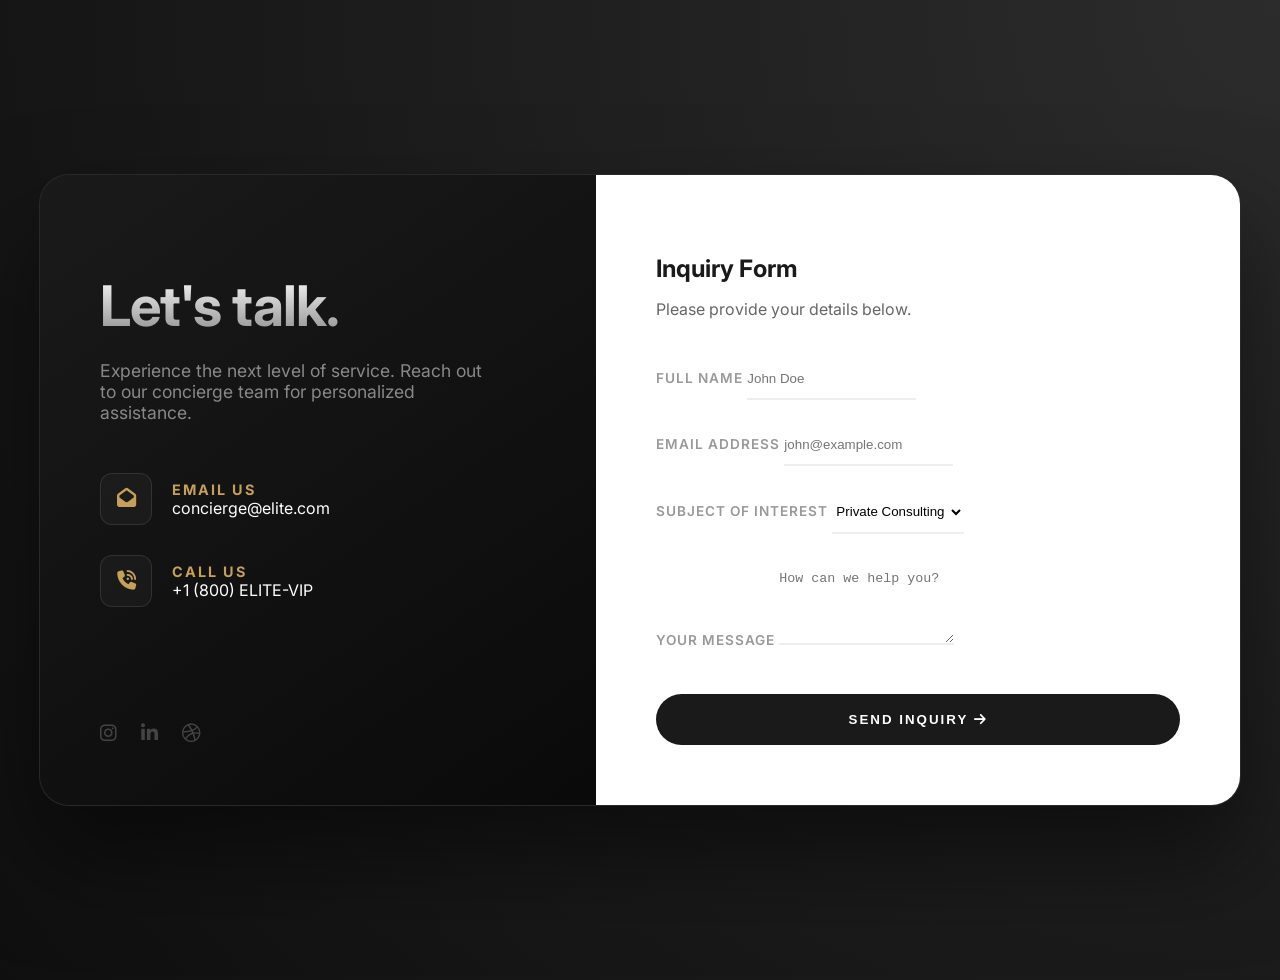
==== templates/contact.html @ 2fb091b4 "new page" ====
<!DOCTYPE html>
<html lang="en">
<head>
    <meta charset="UTF-8">
    <meta name="viewport" content="width=device-width, initial-scale=1.0">
    <title>Contact Us | Elite Experience</title>
    <link href="https://fonts.googleapis.com/css2?family=Inter:wght@300;400;600;700&display=swap" rel="stylesheet">
    <link rel="stylesheet" href="{{url_for('static' , filename = 'css/bootstrap.min.css')}}">
    <link rel="stylesheet" href="https://cdnjs.cloudflare.com/ajax/libs/font-awesome/6.4.0/css/all.min.css">
    
    <style>
        :root {
            --primary-dark: #1a1a1a;
            --accent-gold: #c5a059; /* Sophisticated gold */
            --soft-white: #ffffff;
            --glass-bg: rgba(255, 255, 255, 0.03);
            --transition-smooth: all 0.4s cubic-bezier(0.165, 0.84, 0.44, 1);
        }

        body {
            font-family: 'Inter', sans-serif;
            background-color: #0f0f0f; /* Dark mode base for premium feel */
            color: var(--soft-white);
            margin: 0;
            padding: 0;
        }

        .main-wrapper {
            min-height: 100vh;
            display: flex;
            align-items: center;
            justify-content: center;
            background: radial-gradient(circle at top right, #2c2c2c, #0f0f0f);
            padding: 40px 20px;
        }

        .premium-card {
            max-width: 1200px;
            width: 100%;
            background: #1e1e1e;
            border-radius: 30px;
            overflow: hidden;
            display: flex;
            box-shadow: 0 50px 100px rgba(0,0,0,0.5);
            border: 1px solid rgba(255,255,255,0.05);
        }

        /* Left Side: Brand & Info */
        .info-panel {
            flex: 1;
            padding: 60px;
            background: linear-gradient(145deg, #1a1a1a, #0a0a0a);
            position: relative;
            display: flex;
            flex-direction: column;
            justify-content: space-between;
        }

        .info-panel h1 {
            font-weight: 700;
            font-size: 3.5rem;
            letter-spacing: -1px;
            margin-bottom: 20px;
            background: linear-gradient(to bottom, #fff, #888);
            -webkit-background-clip: text;
            -webkit-text-fill-color: transparent;
        }

        .info-panel p {
            color: #888;
            font-size: 1.1rem;
            max-width: 400px;
        }

        .contact-detail {
            margin-top: 50px;
        }

        .detail-item {
            display: flex;
            align-items: center;
            margin-bottom: 30px;
            transition: var(--transition-smooth);
        }

        .detail-item:hover {
            transform: translateX(10px);
        }

        .icon-box {
            width: 50px;
            height: 50px;
            background: var(--glass-bg);
            border: 1px solid rgba(255,255,255,0.1);
            border-radius: 12px;
            display: flex;
            align-items: center;
            justify-content: center;
            margin-right: 20px;
            color: var(--accent-gold);
            font-size: 1.2rem;
        }

        .detail-text h5 {
            font-size: 0.9rem;
            text-transform: uppercase;
            letter-spacing: 2px;
            color: var(--accent-gold);
            margin: 0;
        }

        .detail-text p {
            margin: 0;
            color: #fff;
            font-size: 1rem;
        }

        /* Right Side: Form */
        .form-panel {
            flex: 1.2;
            padding: 60px;
            background: #ffffff;
            color: #1a1a1a;
        }

        .form-panel h2 {
            font-weight: 700;
            margin-bottom: 10px;
        }

        .form-panel p.subtitle {
            color: #666;
            margin-bottom: 40px;
        }

        .form-group {
            margin-bottom: 25px;
        }

        .form-label {
            font-weight: 600;
            font-size: 0.85rem;
            text-transform: uppercase;
            letter-spacing: 1px;
            color: #999;
        }

        .form-control, .form-select {
            border: none;
            border-bottom: 2px solid #eee;
            border-radius: 0;
            padding: 12px 0;
            font-weight: 500;
            transition: var(--transition-smooth);
            background: transparent;
        }

        .form-control:focus, .form-select:focus {
            box-shadow: none;
            border-color: var(--accent-gold);
            padding-left: 10px;
        }

        .btn-premium {
            background: var(--primary-dark);
            color: white;
            border: none;
            padding: 18px 40px;
            border-radius: 50px;
            font-weight: 600;
            text-transform: uppercase;
            letter-spacing: 2px;
            width: 100%;
            margin-top: 20px;
            transition: var(--transition-smooth);
            position: relative;
            overflow: hidden;
        }

        .btn-premium:hover {
            background: var(--accent-gold);
            color: white;
            transform: translateY(-5px);
            box-shadow: 0 20px 40px rgba(197, 160, 89, 0.3);
        }

        .social-link {
            color: #444;
            font-size: 1.2rem;
            margin-right: 20px;
            transition: var(--transition-smooth);
        }

        .social-link:hover {
            color: var(--accent-gold);
        }

        /* Responsive */
        @media (max-width: 992px) {
            .premium-card {
                flex-direction: column;
            }
            .info-panel {
                padding: 40px;
            }
            .form-panel {
                padding: 40px;
            }
        }
    </style>
</head>
<body>

    <div class="main-wrapper">
        <div class="premium-card">
            <div class="info-panel">
                <div>
                    <h1>Let's talk.</h1>
                    <p>Experience the next level of service. Reach out to our concierge team for personalized assistance.</p>
                    
                    <div class="contact-detail">
                        <div class="detail-item">
                            <div class="icon-box"><i class="fas fa-envelope-open"></i></div>
                            <div class="detail-text">
                                <h5>Email Us</h5>
                                <p>concierge@elite.com</p>
                            </div>
                        </div>
                        <div class="detail-item">
                            <div class="icon-box"><i class="fas fa-phone-volume"></i></div>
                            <div class="detail-text">
                                <h5>Call Us</h5>
                                <p>+1 (800) ELITE-VIP</p>
                            </div>
                        </div>
                    </div>
                </div>

                <div class="social-box mt-4">
                    <a href="#" class="social-link"><i class="fab fa-instagram"></i></a>
                    <a href="#" class="social-link"><i class="fab fa-linkedin-in"></i></a>
                    <a href="#" class="social-link"><i class="fab fa-dribbble"></i></a>
                </div>
            </div>

            <div class="form-panel">
                <h2>Inquiry Form</h2>
                <p class="subtitle">Please provide your details below.</p>

                <form id="contactForm">
                    <div class="row">
                        <div class="col-md-6 form-group">
                            <label class="form-label">Full Name</label>
                            <input type="text" class="form-control" placeholder="John Doe" required>
                        </div>
                        <div class="col-md-6 form-group">
                            <label class="form-label">Email Address</label>
                            <input type="email" class="form-control" placeholder="john@example.com" required>
                        </div>
                    </div>

                    <div class="form-group">
                        <label class="form-label">Subject of interest</label>
                        <select class="form-select">
                            <option>Private Consulting</option>
                            <option>Partnership Inquiry</option>
                            <option>Media & Press</option>
                        </select>
                    </div>

                    <div class="form-group">
                        <label class="form-label">Your Message</label>
                        <textarea class="form-control" rows="4" placeholder="How can we help you?"></textarea>
                    </div>

                    <button type="submit" class="btn btn-premium">
                        Send Inquiry <i class="fas fa-arrow-right ms-2"></i>
                    </button>
                </form>
            </div>
        </div>
    </div>

    <script>
        // Smooth form submission simulation
        document.getElementById('contactForm').addEventListener('submit', function(e) {
            e.preventDefault();
            const btn = this.querySelector('.btn-premium');
            btn.innerHTML = 'Sending...';
            btn.style.opacity = '0.7';
            
            setTimeout(() => {
                btn.innerHTML = 'Message Sent';
                btn.style.background = '#7cb518';
                alert('Thank you. An advisor will contact you shortly.');
            }, 2000);
        });
    </script>
</body>
</html>
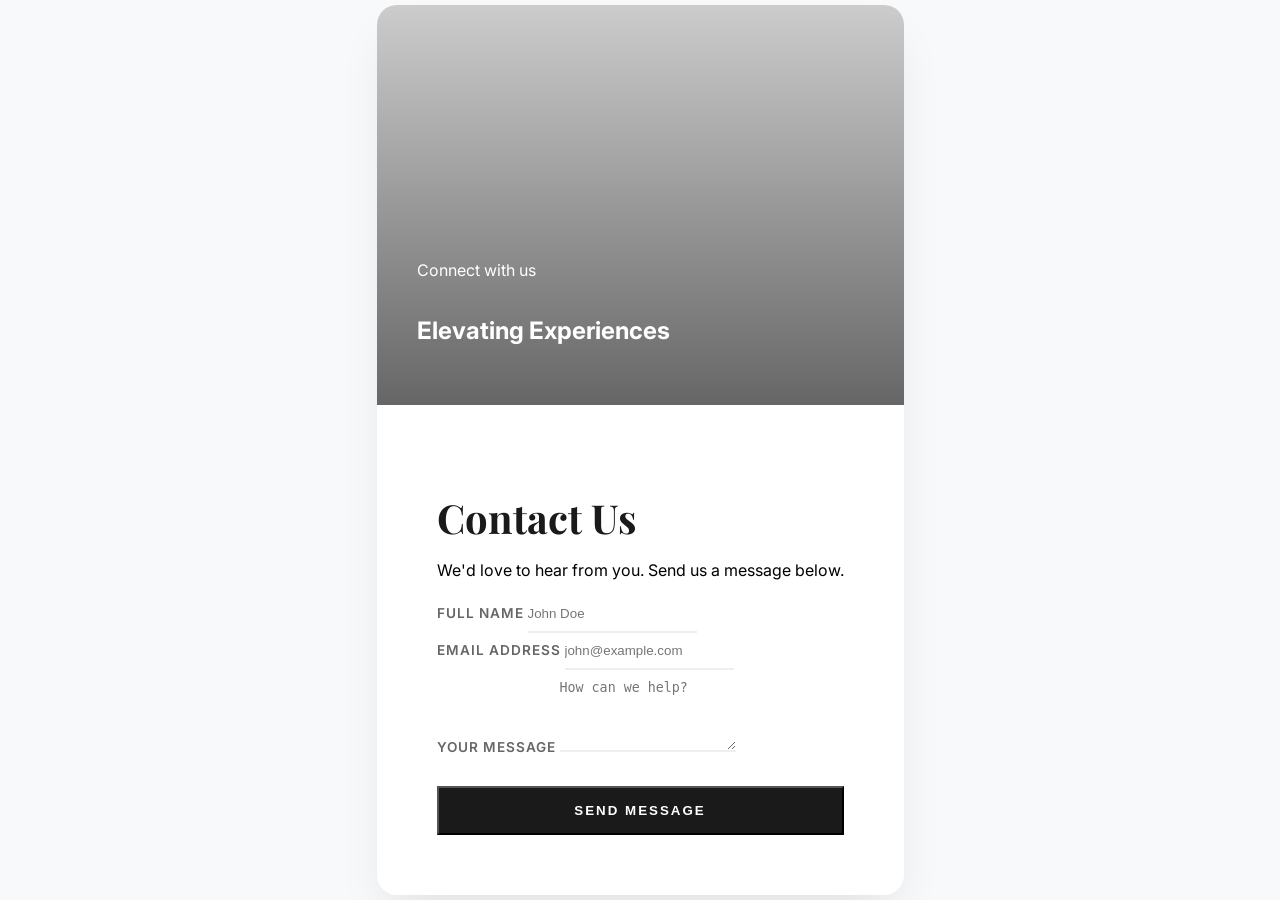
==== commit 330dcb3f: "contact page dynamic" ====
--- a/templates/contact.html
+++ b/templates/contact.html
@@ -3,138 +3,57 @@
 <head>
     <meta charset="UTF-8">
     <meta name="viewport" content="width=device-width, initial-scale=1.0">
-    <title>Contact Us | Elite Experience</title>
-    <link href="https://fonts.googleapis.com/css2?family=Inter:wght@300;400;600;700&display=swap" rel="stylesheet">
+    <title>Contact Us</title>
     <link rel="stylesheet" href="{{url_for('static' , filename = 'css/bootstrap.min.css')}}">
-    <link rel="stylesheet" href="https://cdnjs.cloudflare.com/ajax/libs/font-awesome/6.4.0/css/all.min.css">
+    <link href="https://fonts.googleapis.com/css2?family=Inter:wght@300;400;600&family=Playfair+Display:wght@700&display=swap" rel="stylesheet">
     
     <style>
-        :root {
-            --primary-dark: #1a1a1a;
-            --accent-gold: #c5a059; /* Sophisticated gold */
-            --soft-white: #ffffff;
-            --glass-bg: rgba(255, 255, 255, 0.03);
-            --transition-smooth: all 0.4s cubic-bezier(0.165, 0.84, 0.44, 1);
-        }
-
         body {
+            background-color: #f8f9fa;
             font-family: 'Inter', sans-serif;
-            background-color: #0f0f0f; /* Dark mode base for premium feel */
-            color: var(--soft-white);
-            margin: 0;
-            padding: 0;
-        }
-
-        .main-wrapper {
-            min-height: 100vh;
+            height: 100vh;
             display: flex;
             align-items: center;
             justify-content: center;
-            background: radial-gradient(circle at top right, #2c2c2c, #0f0f0f);
-            padding: 40px 20px;
-        }
-
-        .premium-card {
-            max-width: 1200px;
-            width: 100%;
-            background: #1e1e1e;
-            border-radius: 30px;
-            overflow: hidden;
-            display: flex;
-            box-shadow: 0 50px 100px rgba(0,0,0,0.5);
-            border: 1px solid rgba(255,255,255,0.05);
-        }
-
-        /* Left Side: Brand & Info */
-        .info-panel {
-            flex: 1;
-            padding: 60px;
-            background: linear-gradient(145deg, #1a1a1a, #0a0a0a);
-            position: relative;
-            display: flex;
-            flex-direction: column;
-            justify-content: space-between;
-        }
-
-        .info-panel h1 {
-            font-weight: 700;
-            font-size: 3.5rem;
-            letter-spacing: -1px;
-            margin-bottom: 20px;
-            background: linear-gradient(to bottom, #fff, #888);
-            -webkit-background-clip: text;
-            -webkit-text-fill-color: transparent;
-        }
-
-        .info-panel p {
-            color: #888;
-            font-size: 1.1rem;
-            max-width: 400px;
-        }
-
-        .contact-detail {
-            margin-top: 50px;
-        }
-
-        .detail-item {
-            display: flex;
-            align-items: center;
-            margin-bottom: 30px;
-            transition: var(--transition-smooth);
-        }
-
-        .detail-item:hover {
-            transform: translateX(10px);
-        }
-
-        .icon-box {
-            width: 50px;
-            height: 50px;
-            background: var(--glass-bg);
-            border: 1px solid rgba(255,255,255,0.1);
-            border-radius: 12px;
-            display: flex;
-            align-items: center;
-            justify-content: center;
-            margin-right: 20px;
-            color: var(--accent-gold);
-            font-size: 1.2rem;
-        }
-
-        .detail-text h5 {
-            font-size: 0.9rem;
-            text-transform: uppercase;
-            letter-spacing: 2px;
-            color: var(--accent-gold);
             margin: 0;
         }
 
-        .detail-text p {
-            margin: 0;
-            color: #fff;
-            font-size: 1rem;
+        .main-card {
+            background: #ffffff;
+            border-radius: 20px;
+            overflow: hidden;
+            box-shadow: 0 25px 50px -12px rgba(0, 0, 0, 0.1);
+            min-height: 600px;
         }
 
-        /* Right Side: Form */
-        .form-panel {
-            flex: 1.2;
-            padding: 60px;
-            background: #ffffff;
-            color: #1a1a1a;
+        /* Image Column */
+        .image-side {
+            background: url('https://images.unsplash.com/photo-1497366216548-37526070297c?auto=format&fit=crop&q=80') center/cover;
+            position: relative;
+            min-height: 400px;
         }
 
-        .form-panel h2 {
-            font-weight: 700;
-            margin-bottom: 10px;
+        .image-overlay {
+            position: absolute;
+            inset: 0;
+            background: linear-gradient(to bottom, rgba(0,0,0,0.2), rgba(0,0,0,0.6));
+            padding: 40px;
+            display: flex;
+            flex-direction: column;
+            justify-content: flex-end;
+            color: white;
         }
 
-        .form-panel p.subtitle {
-            color: #666;
-            margin-bottom: 40px;
+        /* Form Column */
+        .form-side {
+            padding: 60px;
         }
 
-        .form-group {
-            margin-bottom: 25px;
+        h1 {
+            font-family: 'Playfair Display', serif;
+            font-size: 2.5rem;
+            margin-bottom: 10px;
+            color: #1a1a1a;
         }
 
         .form-label {
@@ -142,159 +61,84 @@
             font-size: 0.85rem;
             text-transform: uppercase;
             letter-spacing: 1px;
-            color: #999;
+            color: #666;
+            margin-top: 15px;
         }
 
-        .form-control, .form-select {
+        .form-control {
             border: none;
             border-bottom: 2px solid #eee;
             border-radius: 0;
-            padding: 12px 0;
-            font-weight: 500;
-            transition: var(--transition-smooth);
-            background: transparent;
+            padding: 10px 0;
+            transition: all 0.3s ease;
         }
 
-        .form-control:focus, .form-select:focus {
+        .form-control:focus {
             box-shadow: none;
-            border-color: var(--accent-gold);
-            padding-left: 10px;
+            border-color: #000;
         }
 
         .btn-premium {
-            background: var(--primary-dark);
+            background: #1a1a1a;
             color: white;
-            border: none;
-            padding: 18px 40px;
-            border-radius: 50px;
+            border-radius: 0;
+            padding: 15px 30px;
+            letter-spacing: 2px;
+            text-transform: uppercase;
             font-weight: 600;
-            text-transform: uppercase;
-            letter-spacing: 2px;
+            margin-top: 30px;
             width: 100%;
-            margin-top: 20px;
-            transition: var(--transition-smooth);
-            position: relative;
-            overflow: hidden;
+            transition: transform 0.2s ease;
         }
 
         .btn-premium:hover {
-            background: var(--accent-gold);
-            color: white;
-            transform: translateY(-5px);
-            box-shadow: 0 20px 40px rgba(197, 160, 89, 0.3);
+            background: #333;
+            color: #fff;
+            transform: translateY(-2px);
         }
 
-        .social-link {
-            color: #444;
-            font-size: 1.2rem;
-            margin-right: 20px;
-            transition: var(--transition-smooth);
-        }
-
-        .social-link:hover {
-            color: var(--accent-gold);
-        }
-
-        /* Responsive */
-        @media (max-width: 992px) {
-            .premium-card {
-                flex-direction: column;
-            }
-            .info-panel {
-                padding: 40px;
-            }
-            .form-panel {
-                padding: 40px;
-            }
+        @media (max-width: 768px) {
+            .main-card { margin: 20px; }
+            .form-side { padding: 40px 20px; }
         }
     </style>
 </head>
 <body>
 
-    <div class="main-wrapper">
-        <div class="premium-card">
-            <div class="info-panel">
-                <div>
-                    <h1>Let's talk.</h1>
-                    <p>Experience the next level of service. Reach out to our concierge team for personalized assistance.</p>
-                    
-                    <div class="contact-detail">
-                        <div class="detail-item">
-                            <div class="icon-box"><i class="fas fa-envelope-open"></i></div>
-                            <div class="detail-text">
-                                <h5>Email Us</h5>
-                                <p>concierge@elite.com</p>
-                            </div>
-                        </div>
-                        <div class="detail-item">
-                            <div class="icon-box"><i class="fas fa-phone-volume"></i></div>
-                            <div class="detail-text">
-                                <h5>Call Us</h5>
-                                <p>+1 (800) ELITE-VIP</p>
-                            </div>
-                        </div>
-                    </div>
-                </div>
-
-                <div class="social-box mt-4">
-                    <a href="#" class="social-link"><i class="fab fa-instagram"></i></a>
-                    <a href="#" class="social-link"><i class="fab fa-linkedin-in"></i></a>
-                    <a href="#" class="social-link"><i class="fab fa-dribbble"></i></a>
+    <div class="container">
+        <div class="row main-card g-0">
+            <div class="col-md-6 d-none d-md-block image-side">
+                <div class="image-overlay">
+                    <p class="mb-0">Connect with us</p>
+                    <h2 class="display-5 fw-bold">Elevating Experiences</h2>
                 </div>
             </div>
 
-            <div class="form-panel">
-                <h2>Inquiry Form</h2>
-                <p class="subtitle">Please provide your details below.</p>
+            <div class="col-md-6 form-side">
+                <h1>Contact Us</h1>
+                <p class="text-muted mb-4">We'd love to hear from you. Send us a message below.</p>
 
-                <form id="contactForm">
-                    <div class="row">
-                        <div class="col-md-6 form-group">
-                            <label class="form-label">Full Name</label>
-                            <input type="text" class="form-control" placeholder="John Doe" required>
-                        </div>
-                        <div class="col-md-6 form-group">
-                            <label class="form-label">Email Address</label>
-                            <input type="email" class="form-control" placeholder="john@example.com" required>
-                        </div>
+                <form action="/submit-contact" method="POST">
+                    <div class="mb-3">
+                        <label class="form-label">Full Name</label>
+                        <input type="text" class="form-control" name="name" placeholder="John Doe" required>
                     </div>
 
-                    <div class="form-group">
-                        <label class="form-label">Subject of interest</label>
-                        <select class="form-select">
-                            <option>Private Consulting</option>
-                            <option>Partnership Inquiry</option>
-                            <option>Media & Press</option>
-                        </select>
+                    <div class="mb-3">
+                        <label class="form-label">Email Address</label>
+                        <input type="email" class="form-control" name="email" placeholder="john@example.com" required>
                     </div>
 
-                    <div class="form-group">
+                    <div class="mb-3">
                         <label class="form-label">Your Message</label>
-                        <textarea class="form-control" rows="4" placeholder="How can we help you?"></textarea>
+                        <textarea class="form-control" name="message" rows="4" placeholder="How can we help?" required></textarea>
                     </div>
 
-                    <button type="submit" class="btn btn-premium">
-                        Send Inquiry <i class="fas fa-arrow-right ms-2"></i>
-                    </button>
+                    <button class="btn btn-premium" type="submit">Send Message</button> 
                 </form>
             </div>
         </div>
     </div>
 
-    <script>
-        // Smooth form submission simulation
-        document.getElementById('contactForm').addEventListener('submit', function(e) {
-            e.preventDefault();
-            const btn = this.querySelector('.btn-premium');
-            btn.innerHTML = 'Sending...';
-            btn.style.opacity = '0.7';
-            
-            setTimeout(() => {
-                btn.innerHTML = 'Message Sent';
-                btn.style.background = '#7cb518';
-                alert('Thank you. An advisor will contact you shortly.');
-            }, 2000);
-        });
-    </script>
 </body>
 </html>
